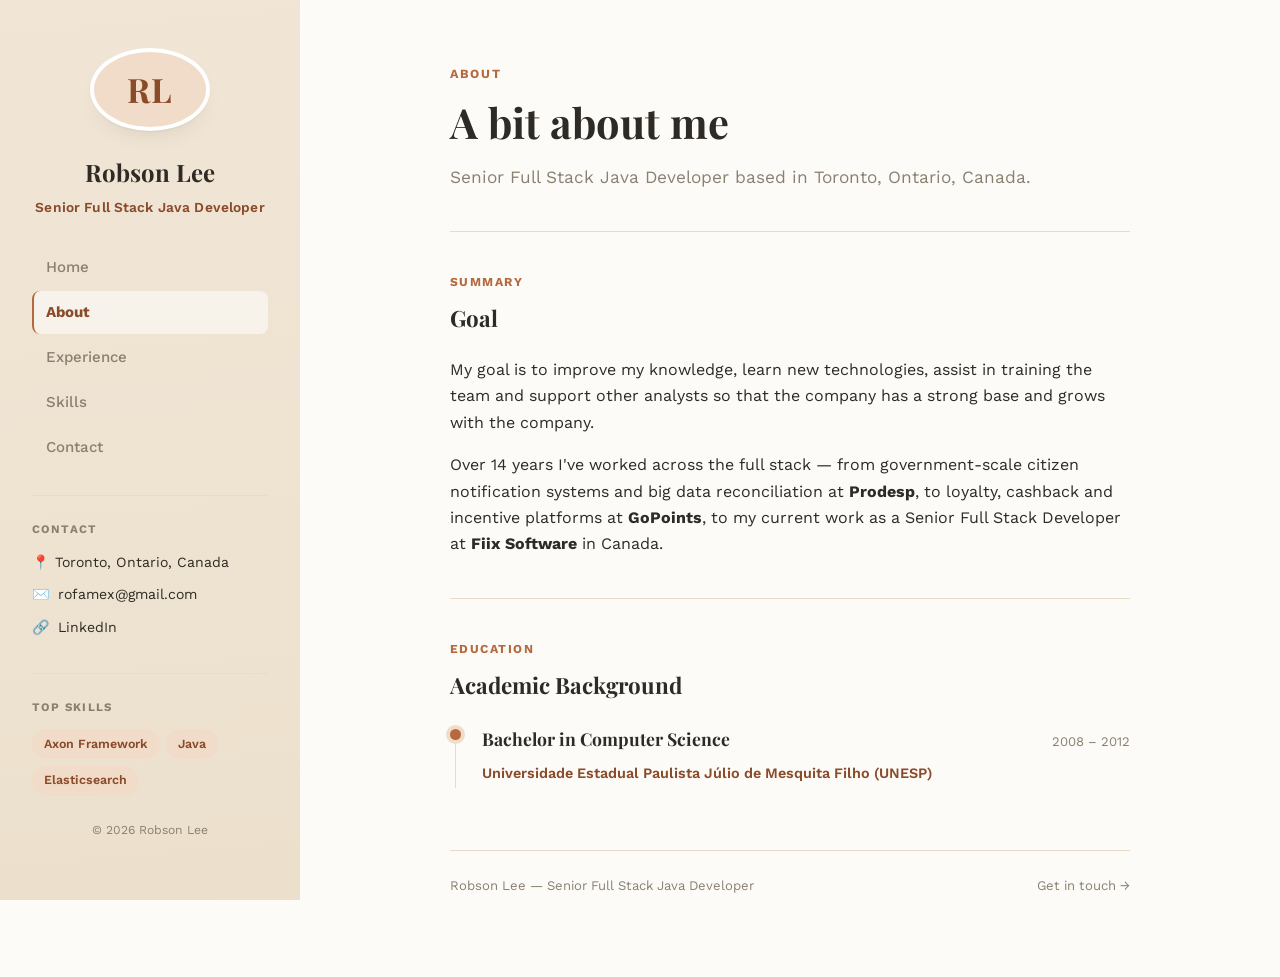
==== about.html @ 5465c243 "commit" ====
<!DOCTYPE html>
<html lang="en">
<head>
<meta charset="UTF-8">
<meta name="viewport" content="width=device-width, initial-scale=1.0">
<title>About — Robson Lee</title>
<link rel="preconnect" href="https://fonts.googleapis.com">
<link rel="preconnect" href="https://fonts.gstatic.com" crossorigin>
<link href="https://fonts.googleapis.com/css2?family=Playfair+Display:wght@600;700&family=Work+Sans:wght@400;500;600;700&display=swap" rel="stylesheet">
<link rel="stylesheet" href="assets/css/style.css">
</head>
<body>
<div class="layout">

  <aside class="sidebar">
    <div class="avatar">
      <img src="assets/img/photo.jpg" alt="Robson Lee"
           onerror="this.style.display='none'; this.parentElement.classList.add('avatar--empty')">
      <span class="avatar-fallback" aria-hidden="true">RL</span>
    </div>
    <h1 class="sidebar-name">Robson Lee</h1>
    <p class="sidebar-title">Senior Full Stack Java Developer</p>

    <nav>
      <ul class="side-nav">
        <li><a href="index.html">Home</a></li>
        <li><a href="about.html" class="active">About</a></li>
        <li><a href="experience.html">Experience</a></li>
        <li><a href="skills.html">Skills</a></li>
        <li><a href="contact.html">Contact</a></li>
      </ul>
    </nav>

    <hr class="sidebar-divider">

    <div>
      <p class="side-block-label">Contact</p>
      <ul class="side-contact-list">
        <li>📍 Toronto, Ontario, Canada</li>
        <li>✉️ <a href="mailto:rofamex@gmail.com">rofamex@gmail.com</a></li>
        <li>🔗 <a href="https://www.linkedin.com/in/robsonlee-78b22043" target="_blank" rel="noopener">LinkedIn</a></li>
      </ul>
    </div>

    <hr class="sidebar-divider">

    <div>
      <p class="side-block-label">Top Skills</p>
      <ul class="side-pill-list">
        <li class="side-pill">Axon Framework</li>
        <li class="side-pill">Java</li>
        <li class="side-pill">Elasticsearch</li>
      </ul>
    </div>

    <p class="sidebar-footer">© 2026 Robson Lee</p>
  </aside>

  <main class="main">
    <div class="main-inner">

      <span class="page-eyebrow">About</span>
      <h2 class="page-title">A bit about me</h2>
      <p class="lede">Senior Full Stack Java Developer based in Toronto, Ontario, Canada.</p>

      <hr class="rule">

      <p class="section-label">Summary</p>
      <h3 class="section-heading">Goal</h3>
      <p>
        My goal is to improve my knowledge, learn new technologies, assist in
        training the team and support other analysts so that the company has a
        strong base and grows with the company.
      </p>
      <p>
        Over 14 years I've worked across the full stack — from government-scale
        citizen notification systems and big data reconciliation at
        <strong>Prodesp</strong>, to loyalty, cashback and incentive platforms at
        <strong>GoPoints</strong>, to my current work as a Senior Full Stack
        Developer at <strong>Fiix Software</strong> in Canada.
      </p>

      <hr class="rule">

      <p class="section-label">Education</p>
      <h3 class="section-heading">Academic Background</h3>
      <ul class="timeline" style="padding-left:0;">
        <li class="timeline-item">
          <span class="timeline-dot"></span>
          <div class="job-head">
            <div>
              <h3>Bachelor in Computer Science</h3>
              <p class="job-company">Universidade Estadual Paulista Júlio de Mesquita Filho (UNESP)</p>
            </div>
            <div class="job-meta">
              <span>2008 – 2012</span>
            </div>
          </div>
        </li>
      </ul>

      <div class="main-footer">
        <span>Robson Lee — Senior Full Stack Java Developer</span>
        <a href="contact.html">Get in touch →</a>
      </div>
    </div>
  </main>

</div>
</body>
</html>
---- assets/css/style.css ----
/* ---------- Design tokens ---------- */
:root {
  --cream: #fdfbf7;
  --sidebar-bg: #f1e6d6;
  --sidebar-bg-2: #ece0cd;
  --ink: #2e2a25;
  --muted: #8a8071;
  --border: #e6dcc8;
  --accent: #b4693e;
  --accent-dark: #8a4b2a;
  --accent-soft: #f1dcc9;
  --card: #ffffff;
  --radius: 14px;
  --shadow: 0 1px 2px rgba(46, 42, 37, 0.04), 0 10px 28px -18px rgba(46, 42, 37, 0.28);
}

* { box-sizing: border-box; }
html { scroll-behavior: smooth; }

body {
  margin: 0;
  font-family: "Work Sans", -apple-system, BlinkMacSystemFont, "Segoe UI", sans-serif;
  color: var(--ink);
  background: var(--cream);
  line-height: 1.65;
  -webkit-font-smoothing: antialiased;
}

h1, h2, h3, .serif {
  font-family: "Playfair Display", Georgia, "Times New Roman", serif;
}

a { color: inherit; }
img { max-width: 100%; display: block; }

/* ---------- Layout ---------- */
.layout {
  display: grid;
  grid-template-columns: 300px 1fr;
  min-height: 100vh;
}

.sidebar {
  background: linear-gradient(175deg, var(--sidebar-bg) 0%, var(--sidebar-bg-2) 100%);
  padding: 3rem 2rem;
  position: sticky;
  top: 0;
  height: 100vh;
  overflow-y: auto;
  display: flex;
  flex-direction: column;
}

.main {
  background: var(--cream);
  min-width: 0;
}

.main-inner {
  max-width: 760px;
  margin: 0 auto;
  padding: 4rem 2.5rem 5rem;
}

@media (max-width: 900px) {
  .layout { grid-template-columns: 1fr; }
  .sidebar { position: static; height: auto; padding: 2.5rem 1.75rem; }
  .main-inner { padding: 3rem 1.5rem 4rem; }
}

/* ---------- Sidebar: avatar ---------- */
.avatar {
  position: relative;
  width: 120px;
  height: 120px;
  border-radius: 50%;
  overflow: hidden;
  margin: 0 auto 1.4rem;
  background: var(--accent-soft);
  display: flex;
  align-items: center;
  justify-content: center;
  border: 4px solid var(--card);
  box-shadow: var(--shadow);
}

.avatar img { width: 100%; height: 100%; object-fit: cover; }

.avatar-fallback {
  display: none;
  font-family: "Playfair Display", serif;
  font-size: 2.1rem;
  font-weight: 700;
  color: var(--accent-dark);
  letter-spacing: 0.03em;
}

.avatar--empty .avatar-fallback { display: block; }

.sidebar-name {
  text-align: center;
  font-size: 1.5rem;
  font-weight: 700;
  margin: 0 0 0.2rem;
  color: var(--ink);
}

.sidebar-title {
  text-align: center;
  font-size: 0.86rem;
  color: var(--accent-dark);
  font-weight: 600;
  margin: 0 0 1.75rem;
  letter-spacing: 0.01em;
}

.sidebar-divider {
  border: none;
  border-top: 1px solid var(--border);
  margin: 1.5rem 0;
}

/* ---------- Sidebar: nav ---------- */
.side-nav { list-style: none; margin: 0; padding: 0; }

.side-nav a {
  display: block;
  text-decoration: none;
  color: var(--muted);
  font-size: 0.94rem;
  font-weight: 500;
  padding: 0.55rem 0.75rem;
  border-radius: 8px;
  border-left: 2px solid transparent;
  margin-bottom: 0.15rem;
  transition: color 0.15s ease, background 0.15s ease, border-color 0.15s ease;
}

.side-nav a:hover { color: var(--ink); background: rgba(255, 255, 255, 0.35); }

.side-nav a.active {
  color: var(--accent-dark);
  font-weight: 700;
  background: rgba(255, 255, 255, 0.55);
  border-left-color: var(--accent);
}

/* ---------- Sidebar: blocks ---------- */
.side-block-label {
  font-size: 0.72rem;
  font-weight: 700;
  letter-spacing: 0.12em;
  text-transform: uppercase;
  color: var(--muted);
  margin: 0 0 0.75rem;
}

.side-contact-list {
  list-style: none;
  margin: 0;
  padding: 0;
  font-size: 0.88rem;
}

.side-contact-list li {
  display: flex;
  align-items: flex-start;
  gap: 0.5rem;
  margin-bottom: 0.6rem;
  color: var(--ink);
}

.side-contact-list a { text-decoration: none; color: var(--ink); word-break: break-word; }
.side-contact-list a:hover { color: var(--accent-dark); }

.side-pill-list { list-style: none; margin: 0; padding: 0; display: flex; flex-wrap: wrap; gap: 0.4rem; }

.side-pill {
  background: var(--accent-soft);
  color: var(--accent-dark);
  border-radius: 999px;
  padding: 0.3rem 0.75rem;
  font-size: 0.78rem;
  font-weight: 600;
}

.sidebar-footer {
  margin-top: auto;
  padding-top: 1.5rem;
  text-align: center;
  font-size: 0.76rem;
  color: var(--muted);
}

/* ---------- Main: page intro ---------- */
.page-eyebrow {
  display: block;
  font-size: 0.78rem;
  font-weight: 700;
  letter-spacing: 0.14em;
  text-transform: uppercase;
  color: var(--accent);
  margin-bottom: 0.75rem;
}

.page-title {
  font-size: clamp(1.9rem, 3.6vw, 2.6rem);
  font-weight: 700;
  line-height: 1.2;
  margin: 0 0 1rem;
  color: var(--ink);
}

.lede {
  font-size: 1.08rem;
  color: var(--muted);
  max-width: 56ch;
  margin: 0 0 2rem;
}

.rule {
  border: none;
  border-top: 1px solid var(--border);
  margin: 2.5rem 0;
}

/* ---------- Stats row ---------- */
.stats-row {
  display: flex;
  gap: 0;
  margin: 2.5rem 0;
  border-top: 1px solid var(--border);
  border-bottom: 1px solid var(--border);
}

.stat {
  flex: 1;
  text-align: center;
  padding: 1.4rem 0.5rem;
  border-right: 1px solid var(--border);
}

.stat:last-child { border-right: none; }

.stat-num {
  font-family: "Playfair Display", serif;
  font-size: 1.7rem;
  font-weight: 700;
  color: var(--accent-dark);
}

.stat-label {
  font-size: 0.76rem;
  color: var(--muted);
  text-transform: uppercase;
  letter-spacing: 0.06em;
  margin-top: 0.2rem;
}

@media (max-width: 560px) {
  .stats-row { flex-wrap: wrap; }
  .stat { flex: 1 1 50%; border-right: none; border-bottom: 1px solid var(--border); }
}

/* ---------- Section heading (reused in main) ---------- */
.section-label {
  font-size: 0.76rem;
  font-weight: 700;
  letter-spacing: 0.12em;
  text-transform: uppercase;
  color: var(--accent);
  margin: 0 0 0.5rem;
}

.section-heading {
  font-size: 1.4rem;
  font-weight: 700;
  margin: 0 0 1.25rem;
  color: var(--ink);
}

/* ---------- Link cards (home) ---------- */
.link-cards { display: grid; gap: 1rem; }

.link-card {
  display: flex;
  align-items: center;
  gap: 1rem;
  background: var(--card);
  border: 1px solid var(--border);
  border-radius: var(--radius);
  padding: 1.25rem 1.5rem;
  text-decoration: none;
  color: var(--ink);
  box-shadow: var(--shadow);
  transition: transform 0.15s ease, border-color 0.15s ease;
}

.link-card:hover { transform: translateX(4px); border-color: var(--accent); }

.link-card-icon {
  width: 42px;
  height: 42px;
  min-width: 42px;
  border-radius: 10px;
  background: var(--accent-soft);
  color: var(--accent-dark);
  display: flex;
  align-items: center;
  justify-content: center;
  font-size: 1.15rem;
}

.link-card h3 { margin: 0 0 0.15rem; font-size: 1.02rem; font-weight: 700; }
.link-card p { margin: 0; color: var(--muted); font-size: 0.88rem; }
.link-card-arrow { margin-left: auto; color: var(--accent); font-size: 1.1rem; }

/* ---------- Timeline (experience) ---------- */
.timeline { position: relative; margin: 0; padding: 0; list-style: none; }

.timeline::before {
  content: "";
  position: absolute;
  left: 5px;
  top: 6px;
  bottom: 6px;
  width: 1px;
  background: var(--border);
}

.timeline-item { position: relative; padding: 0 0 2.5rem 2rem; }
.timeline-item:last-child { padding-bottom: 0; }

.timeline-dot {
  position: absolute;
  left: 0;
  top: 5px;
  width: 11px;
  height: 11px;
  border-radius: 50%;
  background: var(--accent);
  box-shadow: 0 0 0 4px var(--accent-soft);
}

.job-head {
  display: flex;
  justify-content: space-between;
  align-items: baseline;
  flex-wrap: wrap;
  gap: 0.2rem 1rem;
  margin-bottom: 0.4rem;
}

.job-head h3 { margin: 0; font-size: 1.1rem; font-weight: 700; color: var(--ink); }

.job-company { margin: 0.1rem 0 0; color: var(--accent-dark); font-weight: 600; font-size: 0.9rem; }

.job-meta {
  text-align: right;
  color: var(--muted);
  font-size: 0.82rem;
  display: flex;
  flex-direction: column;
  gap: 0.1rem;
  white-space: nowrap;
}

.timeline-item p { margin: 0.55rem 0; }
.timeline-item ul { margin: 0.55rem 0; padding-left: 1.15rem; }
.timeline-item li { margin-bottom: 0.3rem; }

.job-tech {
  font-size: 0.8rem;
  color: var(--muted) !important;
  border-top: 1px dashed var(--border);
  padding-top: 0.7rem;
  margin-top: 0.9rem !important;
}

@media (max-width: 560px) {
  .job-meta { text-align: left; }
}

/* ---------- Skills ---------- */
.skill-group { margin-bottom: 2.25rem; }
.skill-group:last-child { margin-bottom: 0; }

.skill-group-title {
  font-size: 1rem;
  font-weight: 700;
  margin: 0 0 0.9rem;
  display: flex;
  align-items: center;
  gap: 0.55rem;
}

.skill-group-icon {
  width: 30px;
  height: 30px;
  border-radius: 8px;
  background: var(--accent-soft);
  color: var(--accent-dark);
  display: flex;
  align-items: center;
  justify-content: center;
  font-size: 0.9rem;
}

.tag-list { list-style: none; margin: 0; padding: 0; display: flex; flex-wrap: wrap; gap: 0.5rem; }

.tag {
  background: var(--card);
  border: 1px solid var(--border);
  color: var(--ink);
  border-radius: 8px;
  padding: 0.4rem 0.8rem;
  font-size: 0.85rem;
}

/* ---------- Contact page ---------- */
.contact-cards { display: grid; gap: 1rem; }

.contact-card {
  display: flex;
  align-items: center;
  gap: 1rem;
  background: var(--card);
  border: 1px solid var(--border);
  border-radius: var(--radius);
  padding: 1.4rem 1.6rem;
  text-decoration: none;
  color: var(--ink);
  box-shadow: var(--shadow);
  transition: transform 0.15s ease, border-color 0.15s ease;
}

.contact-card:hover { transform: translateX(4px); border-color: var(--accent); }

.contact-icon {
  width: 44px;
  height: 44px;
  min-width: 44px;
  border-radius: 10px;
  background: var(--accent-soft);
  color: var(--accent-dark);
  display: flex;
  align-items: center;
  justify-content: center;
  font-size: 1.15rem;
}

.contact-card h3 { margin: 0 0 0.15rem; font-size: 1rem; }
.contact-card p { margin: 0; color: var(--muted); font-size: 0.9rem; word-break: break-word; }

/* ---------- Footer note within main ---------- */
.main-footer {
  margin-top: 3.5rem;
  padding-top: 1.5rem;
  border-top: 1px solid var(--border);
  color: var(--muted);
  font-size: 0.82rem;
  display: flex;
  justify-content: space-between;
  flex-wrap: wrap;
  gap: 0.5rem;
}

.main-footer a { color: var(--muted); text-decoration: none; }
.main-footer a:hover { color: var(--accent-dark); }

@media print {
  .sidebar { position: static; height: auto; }
  .layout { grid-template-columns: 260px 1fr; }
}
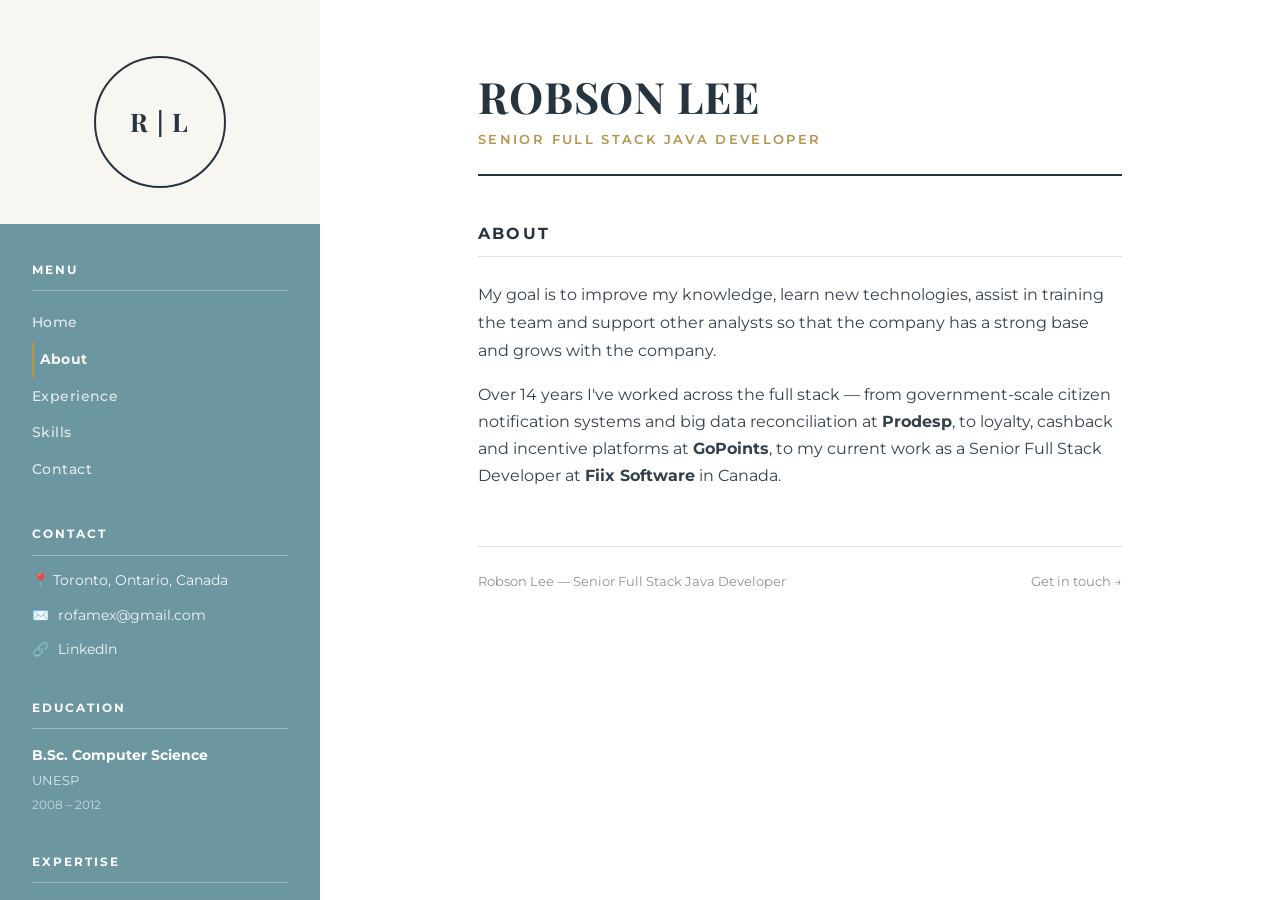
==== commit c87035de: "main" ====
--- a/about.html
+++ b/about.html
@@ -6,98 +6,85 @@
 <title>About — Robson Lee</title>
 <link rel="preconnect" href="https://fonts.googleapis.com">
 <link rel="preconnect" href="https://fonts.gstatic.com" crossorigin>
-<link href="https://fonts.googleapis.com/css2?family=Playfair+Display:wght@600;700&family=Work+Sans:wght@400;500;600;700&display=swap" rel="stylesheet">
+<link href="https://fonts.googleapis.com/css2?family=Playfair+Display:wght@700;800&family=Montserrat:wght@400;500;600;700;800&display=swap" rel="stylesheet">
 <link rel="stylesheet" href="assets/css/style.css">
 </head>
 <body>
 <div class="layout">
 
   <aside class="sidebar">
-    <div class="avatar">
-      <img src="assets/img/photo.jpg" alt="Robson Lee"
-           onerror="this.style.display='none'; this.parentElement.classList.add('avatar--empty')">
-      <span class="avatar-fallback" aria-hidden="true">RL</span>
-    </div>
-    <h1 class="sidebar-name">Robson Lee</h1>
-    <p class="sidebar-title">Senior Full Stack Java Developer</p>
-
-    <nav>
-      <ul class="side-nav">
-        <li><a href="index.html">Home</a></li>
-        <li><a href="about.html" class="active">About</a></li>
-        <li><a href="experience.html">Experience</a></li>
-        <li><a href="skills.html">Skills</a></li>
-        <li><a href="contact.html">Contact</a></li>
-      </ul>
-    </nav>
-
-    <hr class="sidebar-divider">
-
-    <div>
-      <p class="side-block-label">Contact</p>
-      <ul class="side-contact-list">
-        <li>📍 Toronto, Ontario, Canada</li>
-        <li>✉️ <a href="mailto:rofamex@gmail.com">rofamex@gmail.com</a></li>
-        <li>🔗 <a href="https://www.linkedin.com/in/robsonlee-78b22043" target="_blank" rel="noopener">LinkedIn</a></li>
-      </ul>
+    <div class="sidebar-top">
+      <div class="avatar">
+        <img src="assets/img/photo.jpg" alt="Robson Lee"
+             onerror="this.style.display='none'; this.parentElement.classList.add('avatar--empty')">
+        <span class="avatar-fallback" aria-hidden="true">R | L</span>
+      </div>
     </div>
 
-    <hr class="sidebar-divider">
+    <div class="sidebar-bottom">
+      <div class="side-section">
+        <p class="side-heading">Menu</p>
+        <ul class="side-nav">
+          <li><a href="index.html">Home</a></li>
+          <li><a href="about.html" class="active">About</a></li>
+          <li><a href="experience.html">Experience</a></li>
+          <li><a href="skills.html">Skills</a></li>
+          <li><a href="contact.html">Contact</a></li>
+        </ul>
+      </div>
 
-    <div>
-      <p class="side-block-label">Top Skills</p>
-      <ul class="side-pill-list">
-        <li class="side-pill">Axon Framework</li>
-        <li class="side-pill">Java</li>
-        <li class="side-pill">Elasticsearch</li>
-      </ul>
+      <div class="side-section">
+        <p class="side-heading">Contact</p>
+        <ul class="side-contact-list">
+          <li>📍 Toronto, Ontario, Canada</li>
+          <li>✉️ <a href="mailto:rofamex@gmail.com">rofamex@gmail.com</a></li>
+          <li>🔗 <a href="https://www.linkedin.com/in/robsonlee-78b22043" target="_blank" rel="noopener">LinkedIn</a></li>
+        </ul>
+      </div>
+
+      <div class="side-section">
+        <p class="side-heading">Education</p>
+        <p class="side-edu-degree">B.Sc. Computer Science</p>
+        <p class="side-edu-school">UNESP</p>
+        <p class="side-edu-dates">2008 – 2012</p>
+      </div>
+
+      <div class="side-section">
+        <p class="side-heading">Expertise</p>
+        <ul class="side-plain-list">
+          <li>Axon Framework</li>
+          <li>Java</li>
+          <li>Elasticsearch</li>
+        </ul>
+      </div>
     </div>
-
-    <p class="sidebar-footer">© 2026 Robson Lee</p>
   </aside>
 
   <main class="main">
     <div class="main-inner">
 
-      <span class="page-eyebrow">About</span>
-      <h2 class="page-title">A bit about me</h2>
-      <p class="lede">Senior Full Stack Java Developer based in Toronto, Ontario, Canada.</p>
+      <div class="masthead">
+        <h1 class="masthead-name">Robson Lee</h1>
+        <p class="masthead-title">Senior Full Stack Java Developer</p>
+        <hr class="masthead-rule">
+      </div>
 
-      <hr class="rule">
-
-      <p class="section-label">Summary</p>
-      <h3 class="section-heading">Goal</h3>
-      <p>
-        My goal is to improve my knowledge, learn new technologies, assist in
-        training the team and support other analysts so that the company has a
-        strong base and grows with the company.
-      </p>
-      <p>
-        Over 14 years I've worked across the full stack — from government-scale
-        citizen notification systems and big data reconciliation at
-        <strong>Prodesp</strong>, to loyalty, cashback and incentive platforms at
-        <strong>GoPoints</strong>, to my current work as a Senior Full Stack
-        Developer at <strong>Fiix Software</strong> in Canada.
-      </p>
-
-      <hr class="rule">
-
-      <p class="section-label">Education</p>
-      <h3 class="section-heading">Academic Background</h3>
-      <ul class="timeline" style="padding-left:0;">
-        <li class="timeline-item">
-          <span class="timeline-dot"></span>
-          <div class="job-head">
-            <div>
-              <h3>Bachelor in Computer Science</h3>
-              <p class="job-company">Universidade Estadual Paulista Júlio de Mesquita Filho (UNESP)</p>
-            </div>
-            <div class="job-meta">
-              <span>2008 – 2012</span>
-            </div>
-          </div>
-        </li>
-      </ul>
+      <div class="section-block">
+        <p class="section-heading">About</p>
+        <hr class="section-rule">
+        <p class="lede">
+          My goal is to improve my knowledge, learn new technologies, assist in
+          training the team and support other analysts so that the company has a
+          strong base and grows with the company.
+        </p>
+        <p>
+          Over 14 years I've worked across the full stack — from government-scale
+          citizen notification systems and big data reconciliation at
+          <strong>Prodesp</strong>, to loyalty, cashback and incentive platforms at
+          <strong>GoPoints</strong>, to my current work as a Senior Full Stack
+          Developer at <strong>Fiix Software</strong> in Canada.
+        </p>
+      </div>
 
       <div class="main-footer">
         <span>Robson Lee — Senior Full Stack Java Developer</span>
--- a/assets/css/style.css
+++ b/assets/css/style.css
@@ -1,17 +1,17 @@
-/* ---------- Design tokens ---------- */
+/* ---------- Design tokens (Michelle Harper–style template) ---------- */
 :root {
-  --cream: #fdfbf7;
-  --sidebar-bg: #f1e6d6;
-  --sidebar-bg-2: #ece0cd;
-  --ink: #2e2a25;
-  --muted: #8a8071;
-  --border: #e6dcc8;
-  --accent: #b4693e;
-  --accent-dark: #8a4b2a;
-  --accent-soft: #f1dcc9;
-  --card: #ffffff;
-  --radius: 14px;
-  --shadow: 0 1px 2px rgba(46, 42, 37, 0.04), 0 10px 28px -18px rgba(46, 42, 37, 0.28);
+  --cream: #f7f6f1;
+  --teal: #6c96a0;
+  --teal-deep: #587e88;
+  --teal-line: rgba(255, 255, 255, 0.32);
+  --navy: #26343f;
+  --navy-soft: #3b4c59;
+  --gold: #b6934f;
+  --ink: #33404b;
+  --muted: #8b9096;
+  --border: #e4e1d8;
+  --white: #ffffff;
+  --radius: 6px;
 }
 
 * { box-sizing: border-box; }
@@ -19,14 +19,14 @@
 
 body {
   margin: 0;
-  font-family: "Work Sans", -apple-system, BlinkMacSystemFont, "Segoe UI", sans-serif;
+  font-family: "Montserrat", -apple-system, BlinkMacSystemFont, "Segoe UI", sans-serif;
   color: var(--ink);
-  background: var(--cream);
-  line-height: 1.65;
+  background: var(--white);
+  line-height: 1.7;
   -webkit-font-smoothing: antialiased;
 }
 
-h1, h2, h3, .serif {
+.serif, .masthead-name {
   font-family: "Playfair Display", Georgia, "Times New Roman", serif;
 }
 
@@ -36,52 +36,47 @@
 /* ---------- Layout ---------- */
 .layout {
   display: grid;
-  grid-template-columns: 300px 1fr;
+  grid-template-columns: 320px 1fr;
   min-height: 100vh;
 }
 
 .sidebar {
-  background: linear-gradient(175deg, var(--sidebar-bg) 0%, var(--sidebar-bg-2) 100%);
-  padding: 3rem 2rem;
   position: sticky;
   top: 0;
   height: 100vh;
-  overflow-y: auto;
   display: flex;
   flex-direction: column;
 }
 
-.main {
-  background: var(--cream);
-  min-width: 0;
-}
-
-.main-inner {
-  max-width: 760px;
-  margin: 0 auto;
-  padding: 4rem 2.5rem 5rem;
-}
+.main { background: var(--white); min-width: 0; }
+
+.main-inner { max-width: 740px; margin: 0 auto; padding: 4.5rem 3rem 5rem; }
 
 @media (max-width: 900px) {
   .layout { grid-template-columns: 1fr; }
-  .sidebar { position: static; height: auto; padding: 2.5rem 1.75rem; }
+  .sidebar { position: static; height: auto; }
   .main-inner { padding: 3rem 1.5rem 4rem; }
 }
 
-/* ---------- Sidebar: avatar ---------- */
+/* ---------- Sidebar: top (monogram) ---------- */
+.sidebar-top {
+  background: var(--cream);
+  padding: 3.5rem 2rem 2.25rem;
+  display: flex;
+  justify-content: center;
+}
+
 .avatar {
   position: relative;
-  width: 120px;
-  height: 120px;
+  width: 132px;
+  height: 132px;
   border-radius: 50%;
   overflow: hidden;
-  margin: 0 auto 1.4rem;
-  background: var(--accent-soft);
+  background: transparent;
   display: flex;
   align-items: center;
   justify-content: center;
-  border: 4px solid var(--card);
-  box-shadow: var(--shadow);
+  border: 2px solid var(--navy);
 }
 
 .avatar img { width: 100%; height: 100%; object-fit: cover; }
@@ -89,35 +84,35 @@
 .avatar-fallback {
   display: none;
   font-family: "Playfair Display", serif;
-  font-size: 2.1rem;
-  font-weight: 700;
-  color: var(--accent-dark);
-  letter-spacing: 0.03em;
+  font-size: 1.6rem;
+  font-weight: 700;
+  color: var(--navy);
+  letter-spacing: 0.06em;
 }
 
 .avatar--empty .avatar-fallback { display: block; }
 
-.sidebar-name {
-  text-align: center;
-  font-size: 1.5rem;
-  font-weight: 700;
-  margin: 0 0 0.2rem;
-  color: var(--ink);
-}
-
-.sidebar-title {
-  text-align: center;
-  font-size: 0.86rem;
-  color: var(--accent-dark);
-  font-weight: 600;
-  margin: 0 0 1.75rem;
-  letter-spacing: 0.01em;
-}
-
-.sidebar-divider {
-  border: none;
-  border-top: 1px solid var(--border);
-  margin: 1.5rem 0;
+/* ---------- Sidebar: bottom (teal) ---------- */
+.sidebar-bottom {
+  background: var(--teal);
+  color: #fff;
+  padding: 2.25rem 2rem 3rem;
+  flex: 1;
+  overflow-y: auto;
+}
+
+.side-section { margin-bottom: 2.25rem; }
+.side-section:last-child { margin-bottom: 0; }
+
+.side-heading {
+  font-size: 0.76rem;
+  font-weight: 700;
+  letter-spacing: 0.16em;
+  text-transform: uppercase;
+  color: #fff;
+  margin: 0 0 0.85rem;
+  padding-bottom: 0.6rem;
+  border-bottom: 1px solid var(--teal-line);
 }
 
 /* ---------- Sidebar: nav ---------- */
@@ -126,117 +121,116 @@
 .side-nav a {
   display: block;
   text-decoration: none;
-  color: var(--muted);
-  font-size: 0.94rem;
+  color: rgba(255, 255, 255, 0.82);
+  font-size: 0.88rem;
   font-weight: 500;
-  padding: 0.55rem 0.75rem;
-  border-radius: 8px;
-  border-left: 2px solid transparent;
-  margin-bottom: 0.15rem;
-  transition: color 0.15s ease, background 0.15s ease, border-color 0.15s ease;
-}
-
-.side-nav a:hover { color: var(--ink); background: rgba(255, 255, 255, 0.35); }
+  letter-spacing: 0.03em;
+  padding: 0.4rem 0;
+  transition: color 0.15s ease, padding-left 0.15s ease;
+}
+
+.side-nav a:hover { color: #fff; }
 
 .side-nav a.active {
-  color: var(--accent-dark);
-  font-weight: 700;
-  background: rgba(255, 255, 255, 0.55);
-  border-left-color: var(--accent);
-}
-
-/* ---------- Sidebar: blocks ---------- */
-.side-block-label {
-  font-size: 0.72rem;
-  font-weight: 700;
-  letter-spacing: 0.12em;
-  text-transform: uppercase;
-  color: var(--muted);
-  margin: 0 0 0.75rem;
-}
-
-.side-contact-list {
-  list-style: none;
-  margin: 0;
-  padding: 0;
-  font-size: 0.88rem;
-}
+  color: var(--cream);
+  font-weight: 700;
+  padding-left: 0.35rem;
+  border-left: 2px solid var(--gold);
+}
+
+/* ---------- Sidebar: contact / education / expertise ---------- */
+.side-contact-list { list-style: none; margin: 0; padding: 0; font-size: 0.86rem; }
 
 .side-contact-list li {
   display: flex;
   align-items: flex-start;
-  gap: 0.5rem;
-  margin-bottom: 0.6rem;
-  color: var(--ink);
-}
-
-.side-contact-list a { text-decoration: none; color: var(--ink); word-break: break-word; }
-.side-contact-list a:hover { color: var(--accent-dark); }
-
-.side-pill-list { list-style: none; margin: 0; padding: 0; display: flex; flex-wrap: wrap; gap: 0.4rem; }
-
-.side-pill {
-  background: var(--accent-soft);
-  color: var(--accent-dark);
-  border-radius: 999px;
-  padding: 0.3rem 0.75rem;
-  font-size: 0.78rem;
+  gap: 0.55rem;
+  margin-bottom: 0.7rem;
+  color: rgba(255, 255, 255, 0.92);
+}
+
+.side-contact-list a { text-decoration: none; color: rgba(255, 255, 255, 0.92); word-break: break-word; }
+.side-contact-list a:hover { color: var(--gold); }
+
+.side-edu-degree { font-weight: 700; font-size: 0.9rem; margin: 0 0 0.15rem; color: #fff; }
+.side-edu-school { font-size: 0.83rem; color: rgba(255, 255, 255, 0.78); margin: 0 0 0.15rem; }
+.side-edu-dates { font-size: 0.78rem; color: rgba(255, 255, 255, 0.65); margin: 0; }
+
+.side-plain-list { list-style: none; margin: 0; padding: 0; font-size: 0.87rem; }
+
+.side-plain-list li {
+  position: relative;
+  padding-left: 0.9rem;
+  margin-bottom: 0.55rem;
+  color: rgba(255, 255, 255, 0.92);
+}
+
+.side-plain-list li::before {
+  content: "";
+  position: absolute;
+  left: 0;
+  top: 0.5em;
+  width: 5px;
+  height: 5px;
+  background: var(--gold);
+}
+
+/* ---------- Main: masthead ---------- */
+.masthead { margin-bottom: 2.75rem; }
+
+.masthead-name {
+  font-size: clamp(2rem, 4vw, 2.7rem);
+  font-weight: 700;
+  letter-spacing: 0.02em;
+  text-transform: uppercase;
+  color: var(--navy);
+  margin: 0 0 0.4rem;
+  line-height: 1.15;
+}
+
+.masthead-title {
+  font-size: 0.82rem;
   font-weight: 600;
-}
-
-.sidebar-footer {
-  margin-top: auto;
-  padding-top: 1.5rem;
-  text-align: center;
-  font-size: 0.76rem;
-  color: var(--muted);
-}
-
-/* ---------- Main: page intro ---------- */
-.page-eyebrow {
-  display: block;
-  font-size: 0.78rem;
+  letter-spacing: 0.18em;
+  text-transform: uppercase;
+  color: var(--gold);
+  margin: 0 0 1.5rem;
+}
+
+.masthead-rule { border: none; border-top: 2px solid var(--navy); margin: 0; }
+
+/* ---------- Main: section heading (heading + full-width rule) ---------- */
+.section-heading {
+  font-size: 1rem;
   font-weight: 700;
   letter-spacing: 0.14em;
   text-transform: uppercase;
-  color: var(--accent);
-  margin-bottom: 0.75rem;
-}
-
-.page-title {
-  font-size: clamp(1.9rem, 3.6vw, 2.6rem);
-  font-weight: 700;
-  line-height: 1.2;
-  margin: 0 0 1rem;
-  color: var(--ink);
-}
-
-.lede {
-  font-size: 1.08rem;
-  color: var(--muted);
-  max-width: 56ch;
-  margin: 0 0 2rem;
-}
-
-.rule {
+  color: var(--navy);
+  margin: 0 0 0.55rem;
+}
+
+.section-rule {
   border: none;
   border-top: 1px solid var(--border);
-  margin: 2.5rem 0;
-}
+  margin: 0 0 1.5rem;
+}
+
+.section-block { margin-bottom: 3rem; }
+.section-block:last-child { margin-bottom: 0; }
+
+.lede { font-size: 1.02rem; color: var(--ink); max-width: 60ch; }
 
 /* ---------- Stats row ---------- */
 .stats-row {
   display: flex;
   gap: 0;
-  margin: 2.5rem 0;
-  border-top: 1px solid var(--border);
-  border-bottom: 1px solid var(--border);
+  margin: 2.5rem 0 3rem;
 }
 
 .stat {
   flex: 1;
   text-align: center;
-  padding: 1.4rem 0.5rem;
+  padding: 0 0.5rem;
   border-right: 1px solid var(--border);
 }
 
@@ -246,101 +240,59 @@
   font-family: "Playfair Display", serif;
   font-size: 1.7rem;
   font-weight: 700;
-  color: var(--accent-dark);
+  color: var(--navy);
 }
 
 .stat-label {
-  font-size: 0.76rem;
+  font-size: 0.72rem;
   color: var(--muted);
   text-transform: uppercase;
-  letter-spacing: 0.06em;
+  letter-spacing: 0.08em;
   margin-top: 0.2rem;
 }
 
 @media (max-width: 560px) {
-  .stats-row { flex-wrap: wrap; }
-  .stat { flex: 1 1 50%; border-right: none; border-bottom: 1px solid var(--border); }
-}
-
-/* ---------- Section heading (reused in main) ---------- */
-.section-label {
-  font-size: 0.76rem;
-  font-weight: 700;
-  letter-spacing: 0.12em;
-  text-transform: uppercase;
-  color: var(--accent);
-  margin: 0 0 0.5rem;
-}
-
-.section-heading {
-  font-size: 1.4rem;
-  font-weight: 700;
-  margin: 0 0 1.25rem;
-  color: var(--ink);
-}
-
-/* ---------- Link cards (home) ---------- */
-.link-cards { display: grid; gap: 1rem; }
-
-.link-card {
-  display: flex;
-  align-items: center;
+  .stats-row { flex-wrap: wrap; row-gap: 1rem; }
+  .stat { flex: 1 1 50%; border-right: none; }
+}
+
+/* ---------- Link list (home "explore") ---------- */
+.link-list { list-style: none; margin: 0; padding: 0; }
+
+.link-item {
+  display: flex;
+  align-items: baseline;
+  justify-content: space-between;
   gap: 1rem;
-  background: var(--card);
-  border: 1px solid var(--border);
-  border-radius: var(--radius);
-  padding: 1.25rem 1.5rem;
+  padding: 1.1rem 0;
+  border-bottom: 1px solid var(--border);
   text-decoration: none;
   color: var(--ink);
-  box-shadow: var(--shadow);
-  transition: transform 0.15s ease, border-color 0.15s ease;
-}
-
-.link-card:hover { transform: translateX(4px); border-color: var(--accent); }
-
-.link-card-icon {
-  width: 42px;
-  height: 42px;
-  min-width: 42px;
-  border-radius: 10px;
-  background: var(--accent-soft);
-  color: var(--accent-dark);
-  display: flex;
-  align-items: center;
-  justify-content: center;
-  font-size: 1.15rem;
-}
-
-.link-card h3 { margin: 0 0 0.15rem; font-size: 1.02rem; font-weight: 700; }
-.link-card p { margin: 0; color: var(--muted); font-size: 0.88rem; }
-.link-card-arrow { margin-left: auto; color: var(--accent); font-size: 1.1rem; }
-
-/* ---------- Timeline (experience) ---------- */
-.timeline { position: relative; margin: 0; padding: 0; list-style: none; }
-
-.timeline::before {
-  content: "";
-  position: absolute;
-  left: 5px;
-  top: 6px;
-  bottom: 6px;
-  width: 1px;
-  background: var(--border);
-}
-
-.timeline-item { position: relative; padding: 0 0 2.5rem 2rem; }
-.timeline-item:last-child { padding-bottom: 0; }
-
-.timeline-dot {
-  position: absolute;
-  left: 0;
-  top: 5px;
-  width: 11px;
-  height: 11px;
-  border-radius: 50%;
-  background: var(--accent);
-  box-shadow: 0 0 0 4px var(--accent-soft);
-}
+}
+
+.link-item:first-child { border-top: 1px solid var(--border); }
+
+.link-item-text h3 {
+  margin: 0 0 0.2rem;
+  font-size: 1rem;
+  font-weight: 700;
+  color: var(--navy);
+}
+
+.link-item-text p { margin: 0; color: var(--muted); font-size: 0.88rem; }
+
+.link-item-arrow { color: var(--gold); font-size: 1.1rem; flex-shrink: 0; }
+
+/* ---------- Experience: flat stacked entries ---------- */
+.job-list { list-style: none; margin: 0; padding: 0; }
+
+.job-entry {
+  padding: 1.75rem 0;
+  border-bottom: 1px solid var(--border);
+}
+
+.job-entry:first-child { padding-top: 0; }
+.job-entry:last-child { border-bottom: none; padding-bottom: 0; }
 
 .job-head {
   display: flex;
@@ -348,32 +300,34 @@
   align-items: baseline;
   flex-wrap: wrap;
   gap: 0.2rem 1rem;
-  margin-bottom: 0.4rem;
-}
-
-.job-head h3 { margin: 0; font-size: 1.1rem; font-weight: 700; color: var(--ink); }
-
-.job-company { margin: 0.1rem 0 0; color: var(--accent-dark); font-weight: 600; font-size: 0.9rem; }
+  margin-bottom: 0.3rem;
+}
+
+.job-title-line {
+  font-size: 1rem;
+  font-weight: 700;
+  color: var(--navy);
+  margin: 0;
+}
+
+.job-title-line .job-company { color: var(--gold); font-weight: 600; }
 
 .job-meta {
   text-align: right;
   color: var(--muted);
   font-size: 0.82rem;
-  display: flex;
-  flex-direction: column;
-  gap: 0.1rem;
+  font-style: italic;
   white-space: nowrap;
 }
 
-.timeline-item p { margin: 0.55rem 0; }
-.timeline-item ul { margin: 0.55rem 0; padding-left: 1.15rem; }
-.timeline-item li { margin-bottom: 0.3rem; }
+.job-entry p { margin: 0.6rem 0; }
+.job-entry ul { margin: 0.6rem 0; padding-left: 1.15rem; }
+.job-entry li { margin-bottom: 0.35rem; }
 
 .job-tech {
   font-size: 0.8rem;
   color: var(--muted) !important;
-  border-top: 1px dashed var(--border);
-  padding-top: 0.7rem;
+  font-style: normal;
   margin-top: 0.9rem !important;
 }
 
@@ -386,71 +340,55 @@
 .skill-group:last-child { margin-bottom: 0; }
 
 .skill-group-title {
-  font-size: 1rem;
-  font-weight: 700;
+  font-size: 0.88rem;
+  font-weight: 700;
+  letter-spacing: 0.08em;
+  text-transform: uppercase;
+  color: var(--navy);
   margin: 0 0 0.9rem;
+}
+
+.tag-list { list-style: none; margin: 0; padding: 0; display: flex; flex-wrap: wrap; gap: 0.55rem; }
+
+.tag {
+  background: none;
+  border: 1px solid var(--border);
+  color: var(--ink);
+  border-radius: var(--radius);
+  padding: 0.35rem 0.75rem;
+  font-size: 0.84rem;
+}
+
+/* ---------- Contact page ---------- */
+.contact-list-main { list-style: none; margin: 0; padding: 0; }
+
+.contact-row {
   display: flex;
   align-items: center;
-  gap: 0.55rem;
-}
-
-.skill-group-icon {
-  width: 30px;
-  height: 30px;
-  border-radius: 8px;
-  background: var(--accent-soft);
-  color: var(--accent-dark);
+  gap: 1rem;
+  padding: 1.25rem 0;
+  border-bottom: 1px solid var(--border);
+  text-decoration: none;
+  color: var(--ink);
+}
+
+.contact-row:first-child { border-top: 1px solid var(--border); }
+
+.contact-row-icon {
+  width: 38px;
+  height: 38px;
+  min-width: 38px;
+  border-radius: 50%;
+  border: 1px solid var(--navy);
+  color: var(--navy);
   display: flex;
   align-items: center;
   justify-content: center;
-  font-size: 0.9rem;
-}
-
-.tag-list { list-style: none; margin: 0; padding: 0; display: flex; flex-wrap: wrap; gap: 0.5rem; }
-
-.tag {
-  background: var(--card);
-  border: 1px solid var(--border);
-  color: var(--ink);
-  border-radius: 8px;
-  padding: 0.4rem 0.8rem;
-  font-size: 0.85rem;
-}
-
-/* ---------- Contact page ---------- */
-.contact-cards { display: grid; gap: 1rem; }
-
-.contact-card {
-  display: flex;
-  align-items: center;
-  gap: 1rem;
-  background: var(--card);
-  border: 1px solid var(--border);
-  border-radius: var(--radius);
-  padding: 1.4rem 1.6rem;
-  text-decoration: none;
-  color: var(--ink);
-  box-shadow: var(--shadow);
-  transition: transform 0.15s ease, border-color 0.15s ease;
-}
-
-.contact-card:hover { transform: translateX(4px); border-color: var(--accent); }
-
-.contact-icon {
-  width: 44px;
-  height: 44px;
-  min-width: 44px;
-  border-radius: 10px;
-  background: var(--accent-soft);
-  color: var(--accent-dark);
-  display: flex;
-  align-items: center;
-  justify-content: center;
-  font-size: 1.15rem;
-}
-
-.contact-card h3 { margin: 0 0 0.15rem; font-size: 1rem; }
-.contact-card p { margin: 0; color: var(--muted); font-size: 0.9rem; word-break: break-word; }
+  font-size: 1rem;
+}
+
+.contact-row h3 { margin: 0 0 0.1rem; font-size: 0.92rem; font-weight: 700; color: var(--navy); }
+.contact-row p { margin: 0; color: var(--muted); font-size: 0.88rem; word-break: break-word; }
 
 /* ---------- Footer note within main ---------- */
 .main-footer {
@@ -458,7 +396,7 @@
   padding-top: 1.5rem;
   border-top: 1px solid var(--border);
   color: var(--muted);
-  font-size: 0.82rem;
+  font-size: 0.8rem;
   display: flex;
   justify-content: space-between;
   flex-wrap: wrap;
@@ -466,9 +404,9 @@
 }
 
 .main-footer a { color: var(--muted); text-decoration: none; }
-.main-footer a:hover { color: var(--accent-dark); }
+.main-footer a:hover { color: var(--gold); }
 
 @media print {
   .sidebar { position: static; height: auto; }
-  .layout { grid-template-columns: 260px 1fr; }
-}
+  .layout { grid-template-columns: 280px 1fr; }
+}
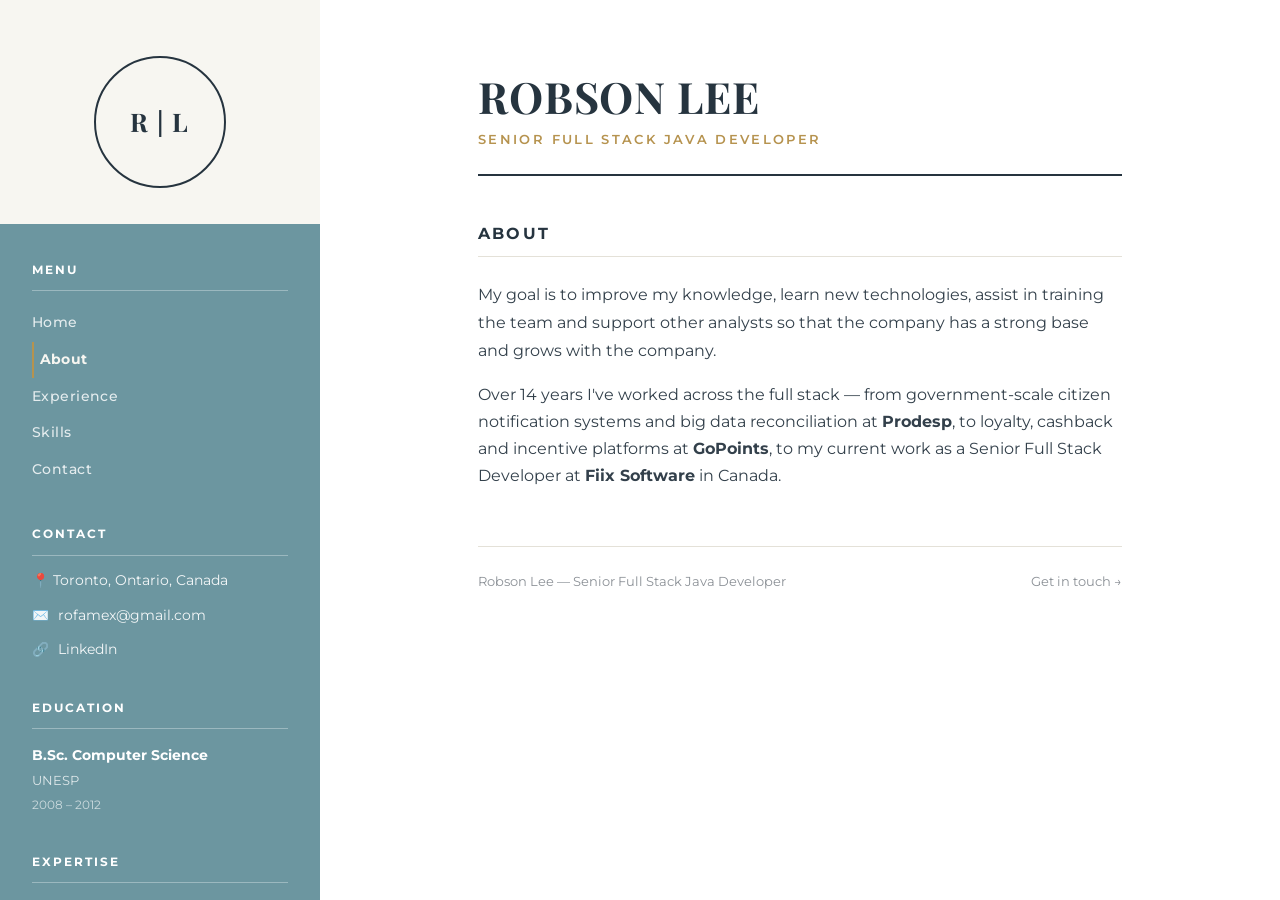
==== commit efa2efb1: "main" ====
--- a/about.html
+++ b/about.html
@@ -8,6 +8,7 @@
 <link rel="preconnect" href="https://fonts.gstatic.com" crossorigin>
 <link href="https://fonts.googleapis.com/css2?family=Playfair+Display:wght@700;800&family=Montserrat:wght@400;500;600;700;800&display=swap" rel="stylesheet">
 <link rel="stylesheet" href="assets/css/style.css">
+<noscript><style>body{opacity:1 !important;}</style></noscript>
 </head>
 <body>
 <div class="layout">
@@ -94,5 +95,6 @@
   </main>
 
 </div>
+<script src="assets/js/main.js" defer></script>
 </body>
 </html>
--- a/assets/css/style.css
+++ b/assets/css/style.css
@@ -21,9 +21,36 @@
   margin: 0;
   font-family: "Montserrat", -apple-system, BlinkMacSystemFont, "Segoe UI", sans-serif;
   color: var(--ink);
-  background: var(--white);
+  background: #f1efe9;
   line-height: 1.7;
   -webkit-font-smoothing: antialiased;
+  overflow-x: hidden;
+  opacity: 0;
+  transition: opacity 0.5s ease;
+}
+
+body.is-ready { opacity: 1; }
+
+/* ---------- Motion (scroll reveal, avatar tilt) ---------- */
+.reveal {
+  opacity: 0;
+  transform: translateY(18px);
+  transition: opacity 0.6s cubic-bezier(0.16, 0.84, 0.44, 1),
+              transform 0.6s cubic-bezier(0.16, 0.84, 0.44, 1);
+}
+
+.reveal.is-visible { opacity: 1; transform: translateY(0); }
+
+.avatar { transition: transform 0.4s cubic-bezier(0.16, 0.84, 0.44, 1); will-change: transform; }
+
+.main-inner { opacity: 1; transition: opacity 0.18s ease; }
+.main-inner.is-swapping { opacity: 0; }
+
+@media (prefers-reduced-motion: reduce) {
+  body { opacity: 1; transition: none; }
+  .reveal { opacity: 1 !important; transform: none !important; transition: none !important; }
+  .avatar { transition: none; }
+  .main-inner { transition: none; }
 }
 
 .serif, .masthead-name {
@@ -38,6 +65,10 @@
   display: grid;
   grid-template-columns: 320px 1fr;
   min-height: 100vh;
+  max-width: 1440px;
+  margin: 0 auto;
+  background: var(--white);
+  box-shadow: 0 0 60px rgba(38, 52, 63, 0.08);
 }
 
 .sidebar {
@@ -52,10 +83,29 @@
 
 .main-inner { max-width: 740px; margin: 0 auto; padding: 4.5rem 3rem 5rem; }
 
-@media (max-width: 900px) {
+/* Tablets and small laptops: narrower fixed sidebar, tighter main padding */
+@media (max-width: 1100px) {
+  .layout { grid-template-columns: 260px 1fr; }
+  .main-inner { padding: 3.5rem 2rem 4rem; }
+}
+
+/* Below this, stack sidebar above content */
+@media (max-width: 860px) {
   .layout { grid-template-columns: 1fr; }
   .sidebar { position: static; height: auto; }
-  .main-inner { padding: 3rem 1.5rem 4rem; }
+  .main-inner { max-width: 640px; padding: 2.75rem 1.5rem 3.5rem; }
+}
+
+/* Phones */
+@media (max-width: 480px) {
+  .main-inner { padding: 2.25rem 1.1rem 3rem; }
+  .sidebar-top { padding: 2.5rem 1.25rem 1.75rem; }
+  .sidebar-bottom { padding: 1.75rem 1.25rem 2.25rem; }
+}
+
+/* Very small phones */
+@media (max-width: 360px) {
+  .main-inner { padding: 1.75rem 0.9rem 2.5rem; }
 }
 
 /* ---------- Sidebar: top (monogram) ---------- */
@@ -91,6 +141,11 @@
 }
 
 .avatar--empty .avatar-fallback { display: block; }
+
+@media (max-width: 480px) {
+  .avatar { width: 104px; height: 104px; }
+  .avatar-fallback { font-size: 1.3rem; }
+}
 
 /* ---------- Sidebar: bottom (teal) ---------- */
 .sidebar-bottom {
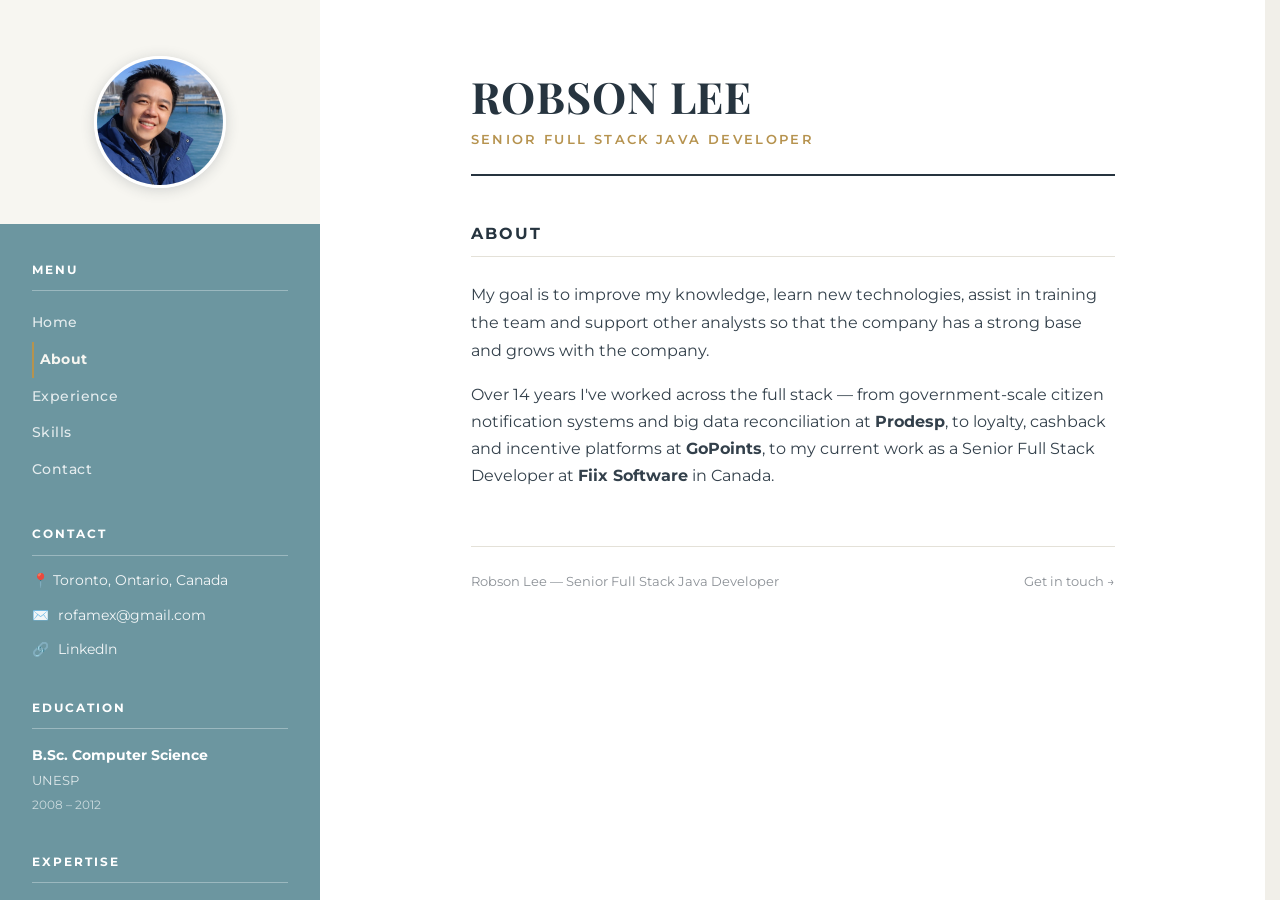
==== commit fab89344: "main" ====
--- a/about.html
+++ b/about.html
@@ -11,12 +11,22 @@
 <noscript><style>body{opacity:1 !important;}</style></noscript>
 </head>
 <body>
+<div class="nav-backdrop"></div>
+<div class="mobile-topbar">
+  <a href="index.html" class="mobile-brand">
+    <span class="mobile-brand-mark">RL</span>
+    <span class="mobile-brand-name">Robson Lee</span>
+  </a>
+  <button class="nav-toggle" aria-label="Toggle menu" aria-expanded="false" aria-controls="site-sidebar">
+    <span></span><span></span><span></span>
+  </button>
+</div>
 <div class="layout">
 
-  <aside class="sidebar">
+  <aside class="sidebar" id="site-sidebar">
     <div class="sidebar-top">
       <div class="avatar">
-        <img src="assets/img/photo.jpg" alt="Robson Lee"
+        <img src="assets/img/my_photo.jpg" alt="Robson Lee"
              onerror="this.style.display='none'; this.parentElement.classList.add('avatar--empty')">
         <span class="avatar-fallback" aria-hidden="true">R | L</span>
       </div>
--- a/assets/css/style.css
+++ b/assets/css/style.css
@@ -15,7 +15,12 @@
 }
 
 * { box-sizing: border-box; }
-html { scroll-behavior: smooth; }
+
+html {
+  scroll-behavior: smooth;
+  overflow-y: scroll;
+  scrollbar-gutter: stable;
+}
 
 body {
   margin: 0;
@@ -83,16 +88,117 @@
 
 .main-inner { max-width: 740px; margin: 0 auto; padding: 4.5rem 3rem 5rem; }
 
+/* ---------- Mobile top bar + off-canvas nav (hidden on desktop) ---------- */
+.mobile-topbar { display: none; }
+.nav-backdrop { display: none; }
+
+.nav-toggle {
+  display: none;
+  background: none;
+  border: none;
+  padding: 8px;
+  cursor: pointer;
+  flex-shrink: 0;
+}
+
+.nav-toggle span {
+  display: block;
+  width: 22px;
+  height: 2px;
+  background: #fff;
+  margin: 5px 0;
+  border-radius: 1px;
+  transition: transform 0.3s ease, opacity 0.3s ease;
+}
+
+.mobile-brand {
+  display: flex;
+  align-items: center;
+  gap: 0.6rem;
+  text-decoration: none;
+  color: #fff;
+  min-width: 0;
+}
+
+.mobile-brand-mark {
+  width: 32px;
+  height: 32px;
+  min-width: 32px;
+  border-radius: 50%;
+  border: 2px solid rgba(255, 255, 255, 0.6);
+  display: flex;
+  align-items: center;
+  justify-content: center;
+  font-family: "Playfair Display", serif;
+  font-weight: 700;
+  font-size: 0.76rem;
+}
+
+.mobile-brand-name {
+  font-weight: 600;
+  font-size: 0.95rem;
+  letter-spacing: 0.02em;
+  white-space: nowrap;
+  overflow: hidden;
+  text-overflow: ellipsis;
+}
+
 /* Tablets and small laptops: narrower fixed sidebar, tighter main padding */
 @media (max-width: 1100px) {
   .layout { grid-template-columns: 260px 1fr; }
   .main-inner { padding: 3.5rem 2rem 4rem; }
 }
 
-/* Below this, stack sidebar above content */
+/* Below this: collapse sidebar into a hamburger-triggered off-canvas drawer */
 @media (max-width: 860px) {
   .layout { grid-template-columns: 1fr; }
-  .sidebar { position: static; height: auto; }
+
+  .mobile-topbar {
+    display: flex;
+    align-items: center;
+    justify-content: space-between;
+    gap: 1rem;
+    position: sticky;
+    top: 0;
+    z-index: 80;
+    background: var(--navy);
+    padding: 0.85rem 1.25rem;
+  }
+
+  .nav-toggle { display: block; }
+
+  body.nav-open .nav-toggle span:nth-child(1) { transform: translateY(7px) rotate(45deg); }
+  body.nav-open .nav-toggle span:nth-child(2) { opacity: 0; }
+  body.nav-open .nav-toggle span:nth-child(3) { transform: translateY(-7px) rotate(-45deg); }
+
+  .sidebar {
+    position: fixed;
+    top: 0;
+    left: 0;
+    height: 100vh;
+    width: min(320px, 85vw);
+    transform: translateX(-100%);
+    transition: transform 0.32s cubic-bezier(0.16, 0.84, 0.44, 1);
+    z-index: 90;
+    box-shadow: 0 0 50px rgba(0, 0, 0, 0.35);
+  }
+
+  body.nav-open .sidebar { transform: translateX(0); }
+
+  .nav-backdrop {
+    display: block;
+    position: fixed;
+    inset: 0;
+    background: rgba(15, 15, 15, 0.5);
+    opacity: 0;
+    pointer-events: none;
+    transition: opacity 0.3s ease;
+    z-index: 85;
+  }
+
+  body.nav-open .nav-backdrop { opacity: 1; pointer-events: auto; }
+  body.nav-open { overflow: hidden; }
+
   .main-inner { max-width: 640px; padding: 2.75rem 1.5rem 3.5rem; }
 }
 
@@ -106,6 +212,12 @@
 /* Very small phones */
 @media (max-width: 360px) {
   .main-inner { padding: 1.75rem 0.9rem 2.5rem; }
+}
+
+@media (prefers-reduced-motion: reduce) {
+  .sidebar { transition: none; }
+  .nav-backdrop { transition: none; }
+  .nav-toggle span { transition: none; }
 }
 
 /* ---------- Sidebar: top (monogram) ---------- */
@@ -126,7 +238,8 @@
   display: flex;
   align-items: center;
   justify-content: center;
-  border: 2px solid var(--navy);
+  border: 3px solid #ffffff;
+  box-shadow: 0 2px 14px rgba(38, 52, 63, 0.18);
 }
 
 .avatar img { width: 100%; height: 100%; object-fit: cover; }
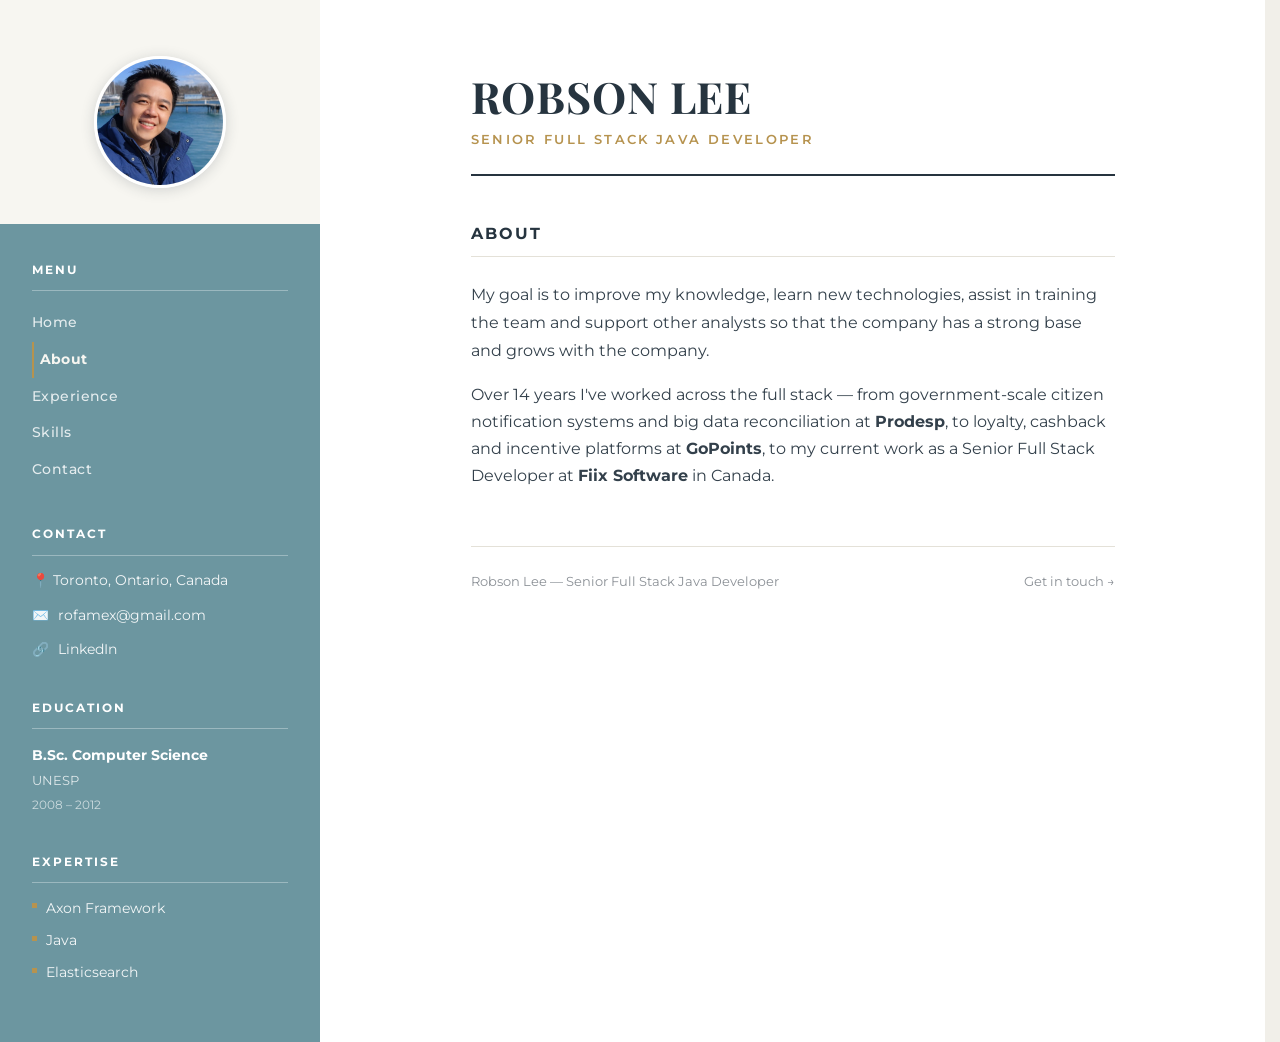
==== commit 307ddb81: "main" ====
--- a/about.html
+++ b/about.html
@@ -24,6 +24,7 @@
 <div class="layout">
 
   <aside class="sidebar" id="site-sidebar">
+   <div class="sidebar-sticky">
     <div class="sidebar-top">
       <div class="avatar">
         <img src="assets/img/my_photo.jpg" alt="Robson Lee"
@@ -69,6 +70,7 @@
         </ul>
       </div>
     </div>
+   </div>
   </aside>
 
   <main class="main">
@@ -98,7 +100,7 @@
       </div>
 
       <div class="main-footer">
-        <span>Robson Lee — Senior Full Stack Java Developer</span>
+        <span>Robson Lee<span class="footer-role"> — Senior Full Stack Java Developer</span></span>
         <a href="contact.html">Get in touch →</a>
       </div>
     </div>
--- a/assets/css/style.css
+++ b/assets/css/style.css
@@ -76,10 +76,16 @@
   box-shadow: 0 0 60px rgba(38, 52, 63, 0.08);
 }
 
+/* Outer sidebar: stretches to match the full page height (grid row height),
+   so its background keeps going even on pages taller than one viewport.
+   The sticky, viewport-height content lives in .sidebar-sticky below. */
 .sidebar {
+  background: var(--teal);
+}
+
+.sidebar-sticky {
   position: sticky;
   top: 0;
-  height: 100vh;
   display: flex;
   flex-direction: column;
 }
@@ -177,6 +183,7 @@
     left: 0;
     height: 100vh;
     width: min(320px, 85vw);
+    overflow-y: auto;
     transform: translateX(-100%);
     transition: transform 0.32s cubic-bezier(0.16, 0.84, 0.44, 1);
     z-index: 90;
@@ -212,6 +219,7 @@
 /* Very small phones */
 @media (max-width: 360px) {
   .main-inner { padding: 1.75rem 0.9rem 2.5rem; }
+  .footer-role { display: none; }
 }
 
 @media (prefers-reduced-motion: reduce) {
@@ -265,8 +273,6 @@
   background: var(--teal);
   color: #fff;
   padding: 2.25rem 2rem 3rem;
-  flex: 1;
-  overflow-y: auto;
 }
 
 .side-section { margin-bottom: 2.25rem; }
@@ -575,6 +581,6 @@
 .main-footer a:hover { color: var(--gold); }
 
 @media print {
-  .sidebar { position: static; height: auto; }
+  .sidebar-sticky { position: static; height: auto; }
   .layout { grid-template-columns: 280px 1fr; }
 }
